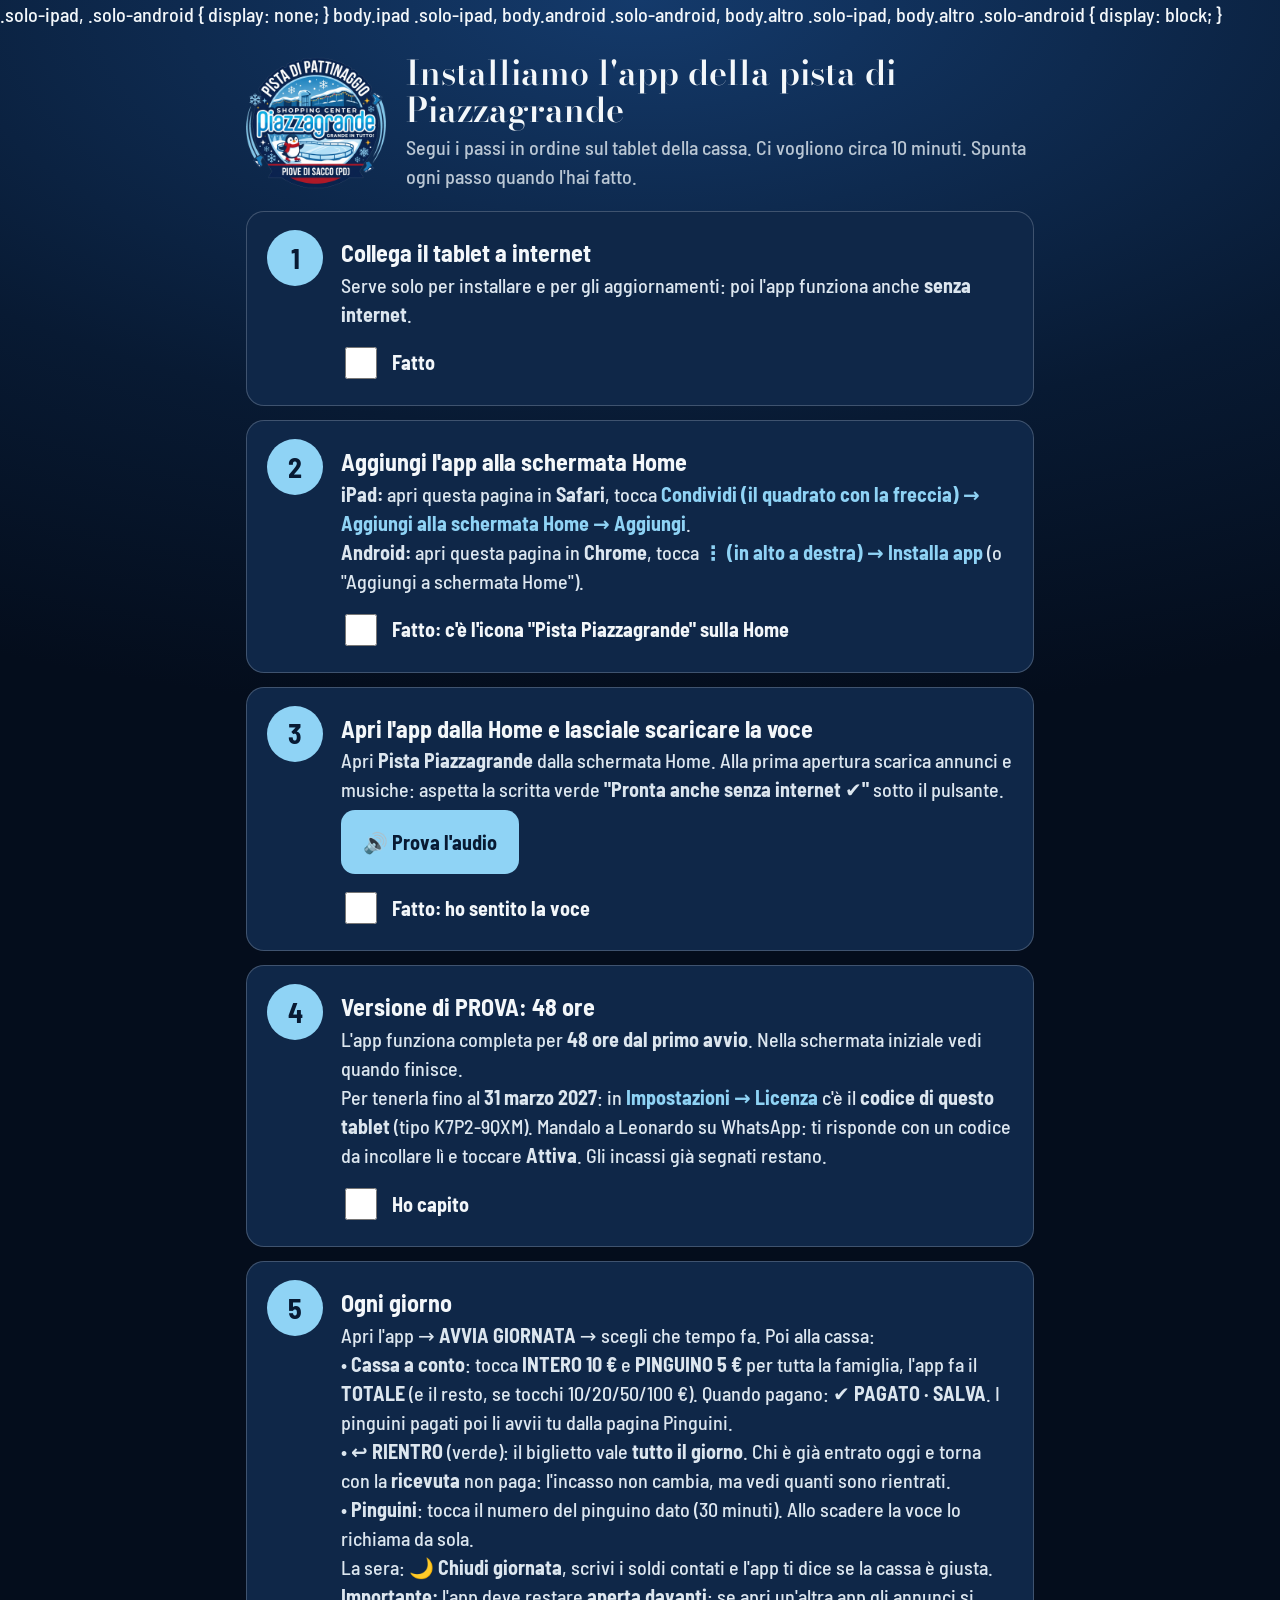
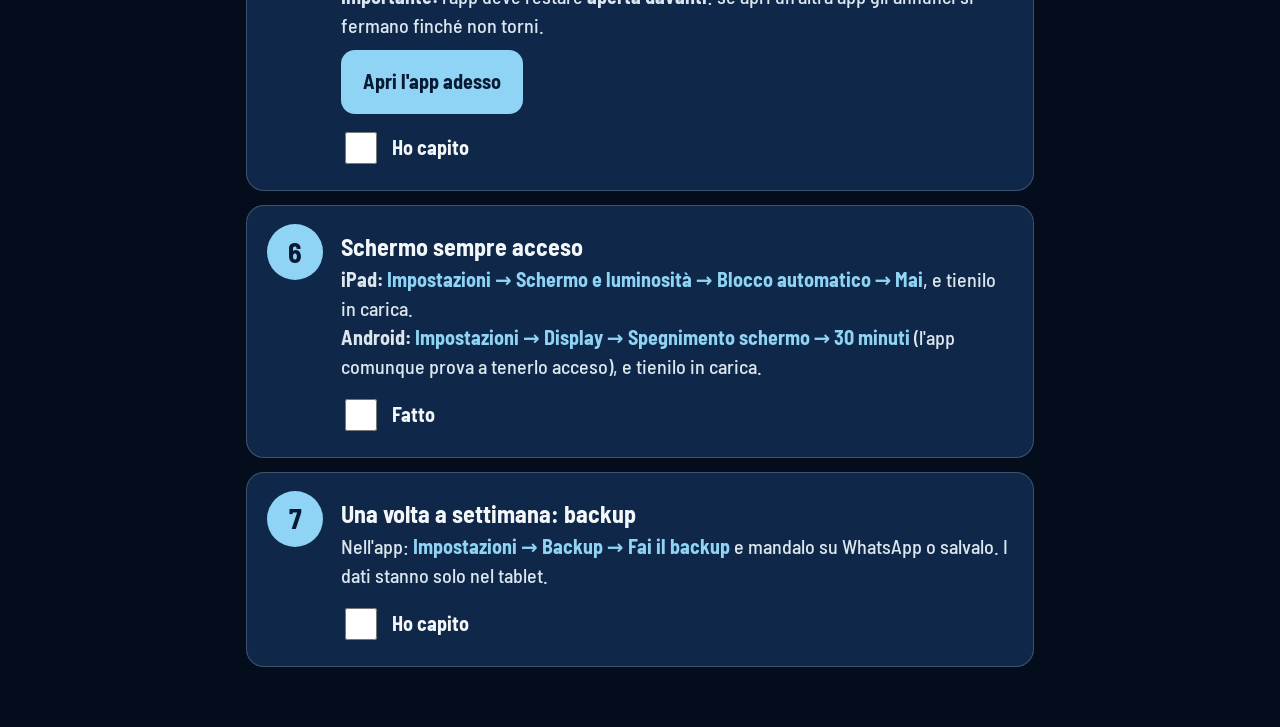
==== installa.html @ 70065568 "Versione pubblica (20261117-204543)" ====
<!doctype html>
<html lang="it">
<head>
  <meta charset="utf-8">
  <meta name="viewport" content="width=device-width, initial-scale=1, viewport-fit=cover">
  <meta name="theme-color" content="#081A33">
  <title>Installa – Pista di Pattinaggio Piazzagrande</title>
  <link rel="manifest" href="manifest.json">
  <link rel="icon" href="icone/icona-192.png">
  <link rel="apple-touch-icon" href="icone/icona-180.png">
  <meta name="apple-mobile-web-app-capable" content="yes">
  <meta name="apple-mobile-web-app-title" content="Pista Piazzagrande">
  <meta name="apple-mobile-web-app-status-bar-style" content="black-translucent">
  <style>
    @font-face { font-family: 'Bodoni'; src: url('font/BodoniModa.ttf') format('truetype'); font-weight: 400 900; }
    @font-face { font-family: 'Barlow'; src: url('font/BarlowSemiCondensed-Medium.ttf') format('truetype'); font-weight: 500; }
    @font-face { font-family: 'Barlow'; src: url('font/BarlowSemiCondensed-Bold.ttf') format('truetype'); font-weight: 700; }
    :root { --notte: #081A33; --lastra: #0F2748; --filo: rgba(185,198,211,.28); --argento: #B9C6D3; --neve: #F3F7FA; --ghiaccio: #8FD3F5; --rosso: #C4132F; --verde: #4FD1A5; --giallo: #F2C14E; }
    * { box-sizing: border-box; }
    html { background: #040D1C; }
    body { margin: 0; background: radial-gradient(120% 80% at 50% 0%, #143a6b, var(--notte) 60%, #040D1C) fixed; color: var(--neve); font: 500 20px/1.45 'Barlow', system-ui, sans-serif; }
    main { max-width: 820px; margin: 0 auto; padding: 24px 16px 60px; }
    header { display: flex; align-items: center; gap: 20px; margin-bottom: 18px; }
    header img { width: 140px; height: 140px; }
    h1 { font-family: 'Bodoni', serif; font-weight: 600; font-size: 34px; margin: 0; line-height: 1.1; }
    header p { margin: 4px 0 0; color: var(--argento); }
    .passo { position: relative; background: var(--lastra); border: 1px solid var(--filo); border-radius: 18px; padding: 18px 20px 18px 94px; margin-top: 14px; }
    .passo > * + * { margin-top: 6px; }
    .passo.fatto { border-color: var(--verde); opacity: .75; }
    .n { position: absolute; left: 20px; top: 18px; width: 56px; height: 56px; border-radius: 50%; background: var(--ghiaccio); color: var(--notte); font-weight: 700; font-size: 28px; display: flex; align-items: center; justify-content: center; }
    .passo.fatto .n { background: var(--verde); }
    h2 { margin: 0; font-size: 24px; }
    .passo p { margin: 0; color: #dce6ef; }
    .percorso { font-weight: 700; color: var(--ghiaccio); }
    button, .btn { font: inherit; font-weight: 700; border: 0; border-radius: 14px; min-height: 64px; padding: 0 22px; background: var(--ghiaccio); color: var(--notte); margin-top: 10px; cursor: pointer; text-decoration: none; display: inline-flex; align-items: center; }
    button.secondario { background: #1d4a80; color: var(--neve); }
    label.ok { display: flex; align-items: center; gap: 12px; margin-top: 10px; font-weight: 700; min-height: 48px; }
    label.ok input { width: 32px; height: 32px; accent-color: var(--verde); }
    .avviso { background: rgba(242,193,78,.12); border: 1px solid var(--giallo); border-radius: 14px; padding: 12px 16px; margin-top: 14px; }
    .barra { height: 14px; border-radius: 7px; background: #1b2f4f; overflow: hidden; margin-top: 10px; }
    .barra div { height: 100%; width: 0; background: var(--verde); transition: width .3s; }
    small { color: var(--argento); }
    .icona-cond svg { width: 26px; height: 26px; vertical-align: -5px; fill: none; stroke: var(--ghiaccio); stroke-width: 2.2; stroke-linecap: round; stroke-linejoin: round; }
  </style>
</head>
<body>
    .solo-ipad, .solo-android { display: none; }
    body.ipad .solo-ipad, body.android .solo-android, body.altro .solo-ipad, body.altro .solo-android { display: block; }
  </style>
</head>
<body class="altro">
<main>
  <header>
    <img src="logo/logo.png" alt="">
    <div>
      <h1>Installiamo l'app della pista di Piazzagrande</h1>
      <p>Segui i passi in ordine sul tablet della cassa. Ci vogliono circa 10 minuti. Spunta ogni passo quando l'hai fatto.</p>
    </div>
  </header>

  <div id="gia-app" class="avviso" hidden style="border-color: var(--verde); background: rgba(79,209,165,.12)">
    Stai già guardando questa pagina dentro l'app installata: i passi 1–2 sono fatti.
  </div>

  <section class="passo" data-passo="1">
    <span class="n">1</span>
    <h2>Collega il tablet a internet</h2>
    <p>Serve solo per installare e per gli aggiornamenti: poi l'app funziona anche <b>senza internet</b>.</p>
    <label class="ok"><input type="checkbox"> Fatto</label>
  </section>

  <section class="passo" data-passo="2">
    <span class="n">2</span>
    <h2>Aggiungi l'app alla schermata Home</h2>
    <p class="solo-ipad"><b>iPad:</b> apri questa pagina in <b>Safari</b>, tocca <span class="percorso">Condividi (il quadrato con la freccia) → Aggiungi alla schermata Home → Aggiungi</span>.</p>
    <p class="solo-android"><b>Android:</b> apri questa pagina in <b>Chrome</b>, tocca <span class="percorso">⋮ (in alto a destra) → Installa app</span> (o "Aggiungi a schermata Home").</p>
    <label class="ok"><input type="checkbox"> Fatto: c'è l'icona "Pista Piazzagrande" sulla Home</label>
  </section>

  <section class="passo" data-passo="3">
    <span class="n">3</span>
    <h2>Apri l'app dalla Home e lasciale scaricare la voce</h2>
    <p>Apri <b>Pista Piazzagrande</b> dalla schermata Home. Alla prima apertura scarica annunci e musiche: aspetta la scritta verde <b>"Pronta anche senza internet ✔"</b> sotto il pulsante.</p>
    <button type="button" id="btn-prova">🔊 Prova l'audio</button>
    <label class="ok"><input type="checkbox"> Fatto: ho sentito la voce</label>
  </section>

  <section class="passo" data-passo="4">
    <span class="n">4</span>
    <h2>Versione di PROVA: 48 ore</h2>
    <p>L'app funziona completa per <b>48 ore dal primo avvio</b>. Nella schermata iniziale vedi quando finisce.</p>
    <p>Per tenerla fino al <b>31 marzo 2027</b>: in <span class="percorso">Impostazioni → Licenza</span> c'è il <b>codice di questo tablet</b> (tipo K7P2-9QXM). Mandalo a Leonardo su WhatsApp: ti risponde con un codice da incollare lì e toccare <b>Attiva</b>. Gli incassi già segnati restano.</p>
    <label class="ok"><input type="checkbox"> Ho capito</label>
  </section>

  <section class="passo" data-passo="5">
    <span class="n">5</span>
    <h2>Ogni giorno</h2>
    <p>Apri l'app → <b>AVVIA GIORNATA</b> → scegli che tempo fa. Poi alla cassa:</p>
    <p>• <b>Cassa a conto</b>: tocca <b>INTERO 10 €</b> e <b>PINGUINO 5 €</b> per tutta la famiglia, l'app fa il <b>TOTALE</b> (e il resto, se tocchi 10/20/50/100 €). Quando pagano: <b>✔ PAGATO · SALVA</b>. I pinguini pagati poi li avvii tu dalla pagina Pinguini.<br>
       • <b>↩ RIENTRO</b> (verde): il biglietto vale <b>tutto il giorno</b>. Chi è già entrato oggi e torna con la <b>ricevuta</b> non paga: l'incasso non cambia, ma vedi quanti sono rientrati.<br>
       • <b>Pinguini</b>: tocca il numero del pinguino dato (30 minuti). Allo scadere la voce lo richiama da sola.</p>
    <p>La sera: <b>🌙 Chiudi giornata</b>, scrivi i soldi contati e l'app ti dice se la cassa è giusta.</p>
    <p><b>Importante:</b> l'app deve restare <b>aperta davanti</b>: se apri un'altra app gli annunci si fermano finché non torni.</p>
    <a class="btn" href="./">Apri l'app adesso</a>
    <label class="ok"><input type="checkbox"> Ho capito</label>
  </section>

  <section class="passo" data-passo="6">
    <span class="n">6</span>
    <h2>Schermo sempre acceso</h2>
    <p class="solo-ipad"><b>iPad:</b> <span class="percorso">Impostazioni → Schermo e luminosità → Blocco automatico → Mai</span>, e tienilo in carica.</p>
    <p class="solo-android"><b>Android:</b> <span class="percorso">Impostazioni → Display → Spegnimento schermo → 30 minuti</span> (l'app comunque prova a tenerlo acceso), e tienilo in carica.</p>
    <label class="ok"><input type="checkbox"> Fatto</label>
  </section>

  <section class="passo" data-passo="7">
    <span class="n">7</span>
    <h2>Una volta a settimana: backup</h2>
    <p>Nell'app: <span class="percorso">Impostazioni → Backup → Fai il backup</span> e mandalo su WhatsApp o salvalo. I dati stanno solo nel tablet.</p>
    <label class="ok"><input type="checkbox"> Ho capito</label>
  </section>

  <p id="finito" class="avviso" hidden style="border-color: var(--verde); background: rgba(79,209,165,.12)"><b>Tutto pronto! Buona stagione sul ghiaccio ⛸️</b></p>
</main>

<script>const CH="piove_installa_passi";let fatti={};try{fatti=JSON.parse(localStorage.getItem(CH)||"{}")}catch{fatti={}}document.querySelectorAll(".passo").forEach(e=>{const t=e.querySelector("input"),a=e.dataset.passo;t.checked=!!fatti[a],e.classList.toggle("fatto",t.checked),t.addEventListener("change",()=>{fatti[a]=t.checked;try{localStorage.setItem(CH,JSON.stringify(fatti))}catch{}e.classList.toggle("fatto",t.checked),document.getElementById("finito").hidden=document.querySelectorAll(".passo input:not(:checked)").length>0})}),document.getElementById("finito").hidden=document.querySelectorAll(".passo input:not(:checked)").length>0;const ua=navigator.userAgent,ios=/iPad|iPhone|iPod/.test(ua)||navigator.platform==="MacIntel"&&navigator.maxTouchPoints>1;document.body.className=ios?"ipad":/Android/.test(ua)?"android":"altro",(navigator.standalone||matchMedia("(display-mode: standalone)").matches)&&(document.getElementById("gia-app").hidden=!1),document.getElementById("btn-prova").addEventListener("click",()=>{const e=new Audio("audio/ta_da.mp3");e.onended=()=>{new Audio("audio/benvenuto.mp3").play().catch(()=>{})},e.play().catch(()=>{})});
</script>
</body>
</html>
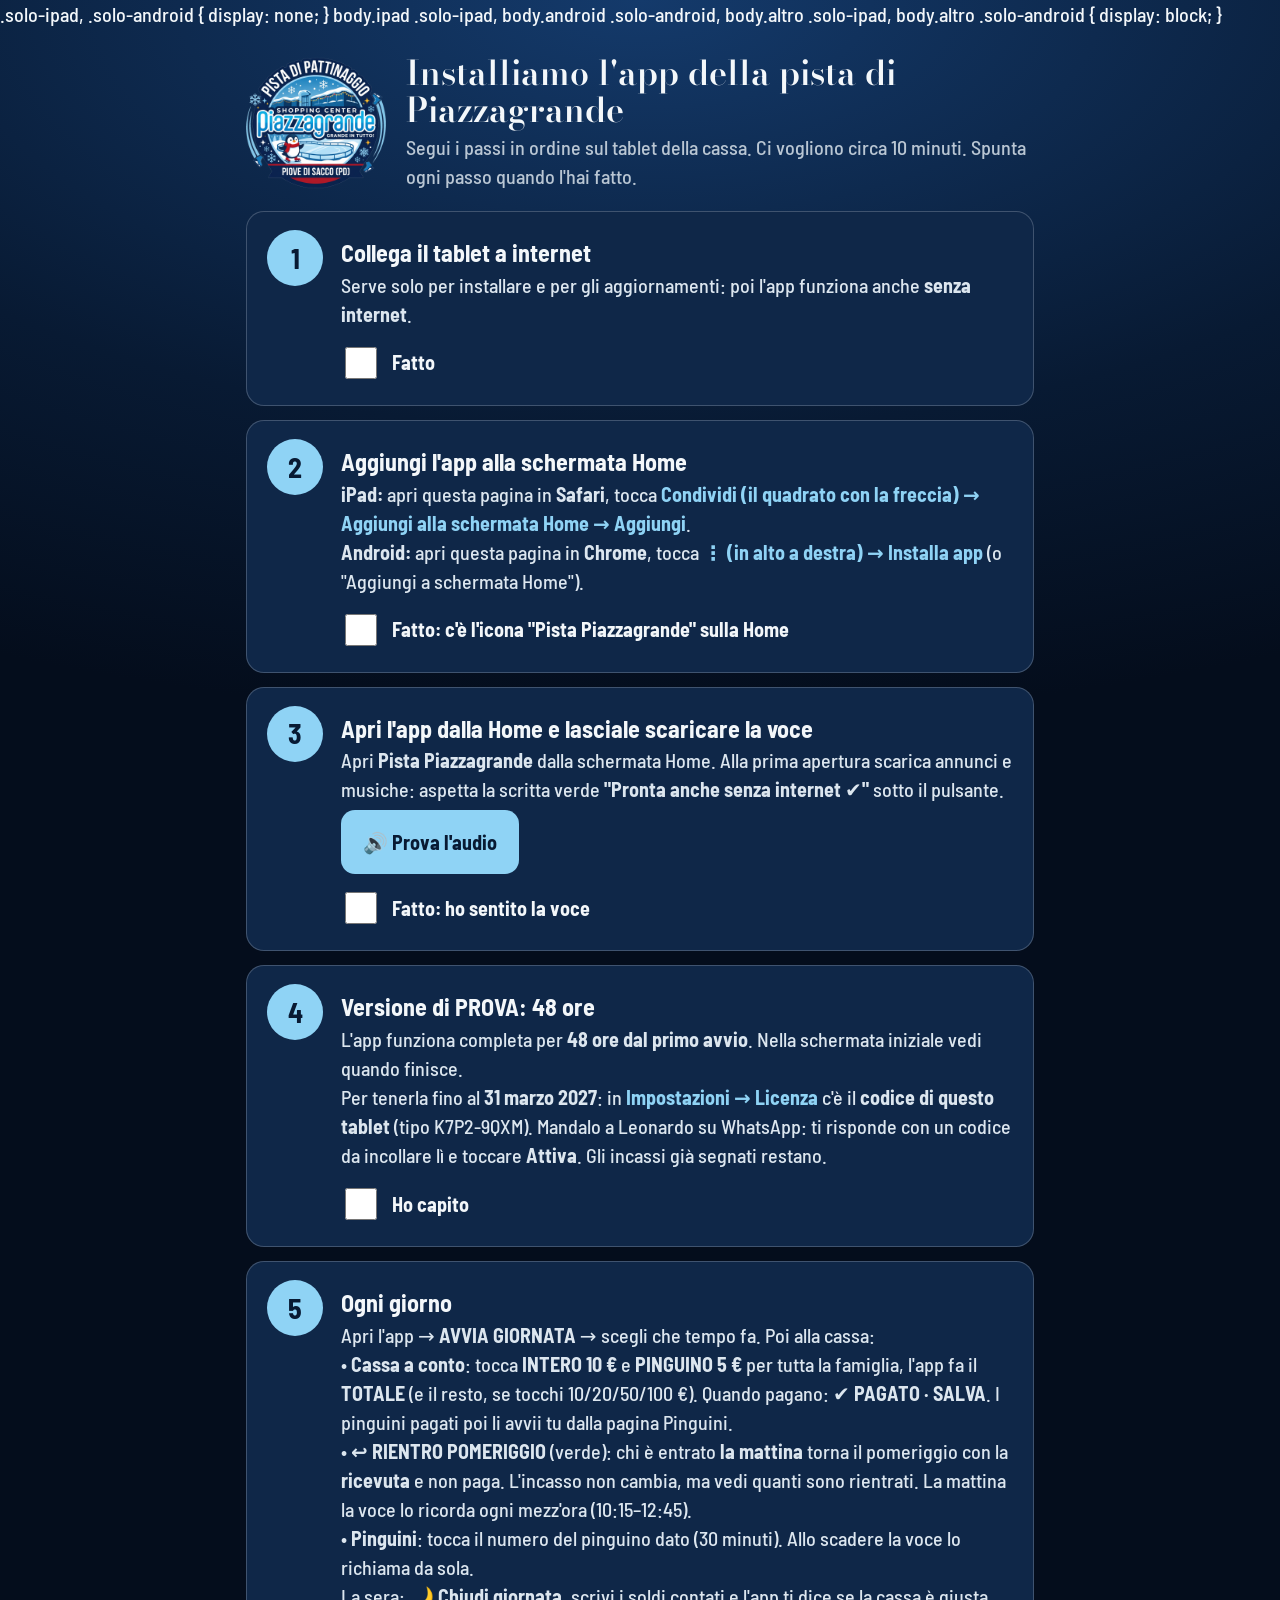
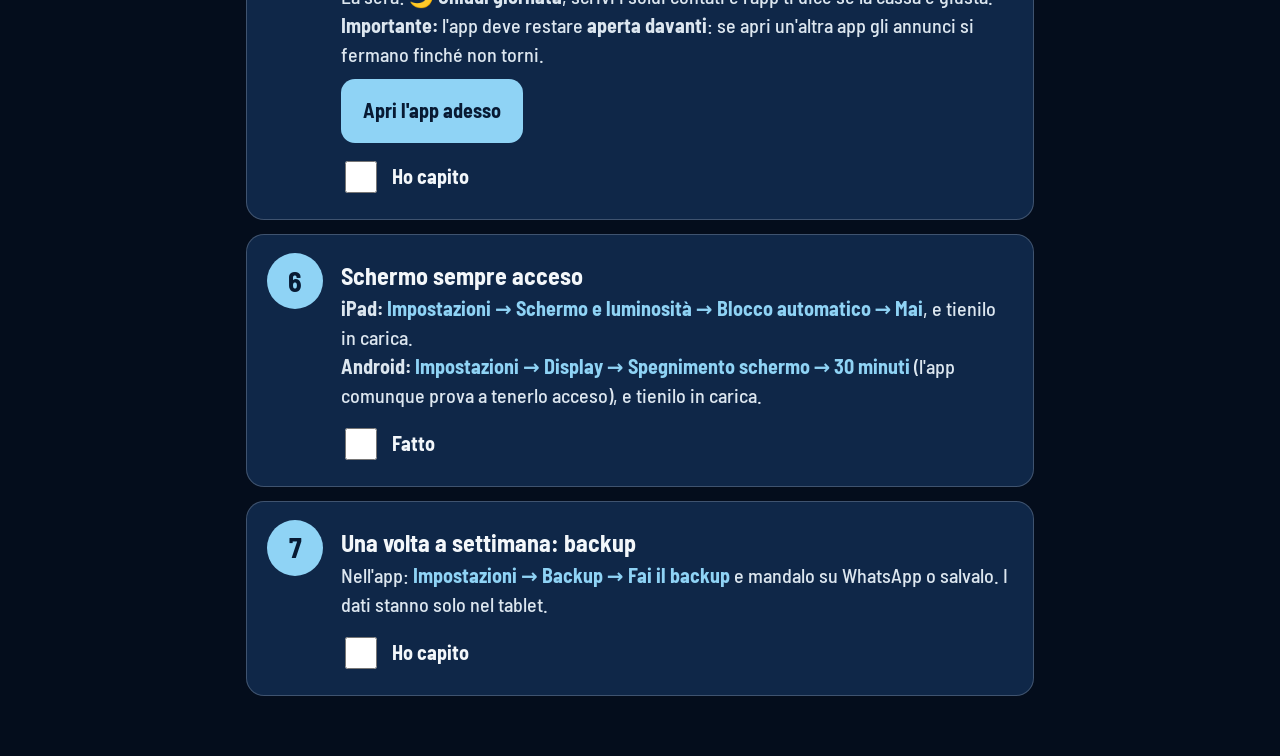
==== commit 25b0c425: "Versione 20261117-211049" ====
--- a/installa.html
+++ b/installa.html
@@ -98,7 +98,7 @@
     <h2>Ogni giorno</h2>
     <p>Apri l'app → <b>AVVIA GIORNATA</b> → scegli che tempo fa. Poi alla cassa:</p>
     <p>• <b>Cassa a conto</b>: tocca <b>INTERO 10 €</b> e <b>PINGUINO 5 €</b> per tutta la famiglia, l'app fa il <b>TOTALE</b> (e il resto, se tocchi 10/20/50/100 €). Quando pagano: <b>✔ PAGATO · SALVA</b>. I pinguini pagati poi li avvii tu dalla pagina Pinguini.<br>
-       • <b>↩ RIENTRO</b> (verde): il biglietto vale <b>tutto il giorno</b>. Chi è già entrato oggi e torna con la <b>ricevuta</b> non paga: l'incasso non cambia, ma vedi quanti sono rientrati.<br>
+       • <b>↩ RIENTRO POMERIGGIO</b> (verde): chi è entrato <b>la mattina</b> torna il pomeriggio con la <b>ricevuta</b> e non paga. L'incasso non cambia, ma vedi quanti sono rientrati. La mattina la voce lo ricorda ogni mezz'ora (10:15–12:45).<br>
        • <b>Pinguini</b>: tocca il numero del pinguino dato (30 minuti). Allo scadere la voce lo richiama da sola.</p>
     <p>La sera: <b>🌙 Chiudi giornata</b>, scrivi i soldi contati e l'app ti dice se la cassa è giusta.</p>
     <p><b>Importante:</b> l'app deve restare <b>aperta davanti</b>: se apri un'altra app gli annunci si fermano finché non torni.</p>
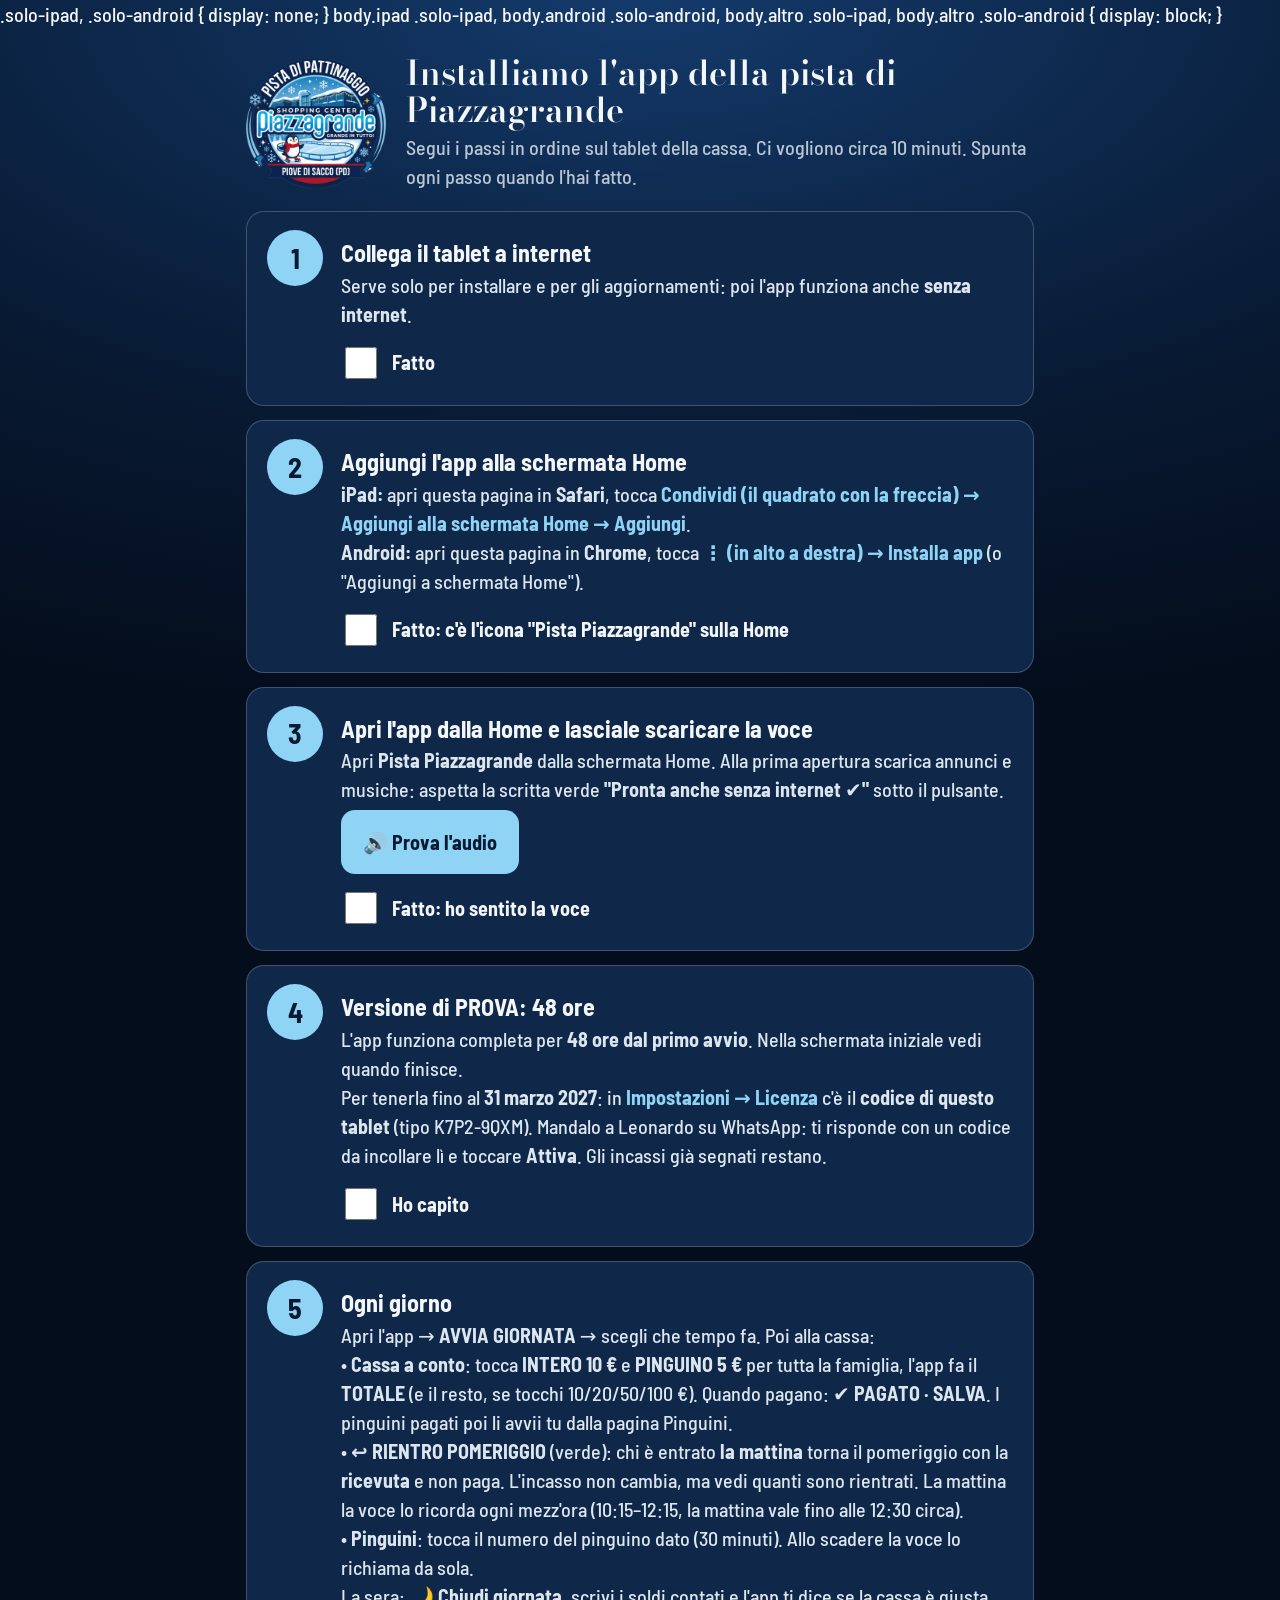
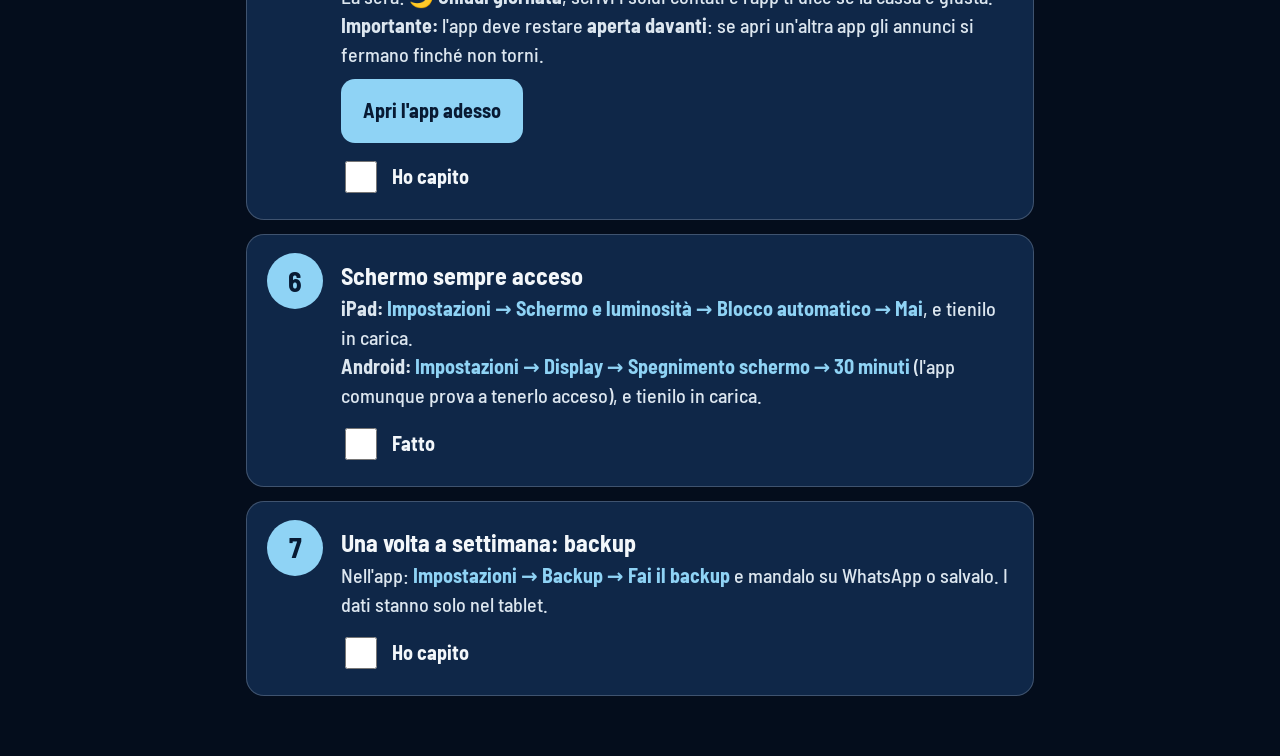
==== commit 0b1d3d16: "Versione 20261117-211331" ====
--- a/installa.html
+++ b/installa.html
@@ -98,7 +98,7 @@
     <h2>Ogni giorno</h2>
     <p>Apri l'app → <b>AVVIA GIORNATA</b> → scegli che tempo fa. Poi alla cassa:</p>
     <p>• <b>Cassa a conto</b>: tocca <b>INTERO 10 €</b> e <b>PINGUINO 5 €</b> per tutta la famiglia, l'app fa il <b>TOTALE</b> (e il resto, se tocchi 10/20/50/100 €). Quando pagano: <b>✔ PAGATO · SALVA</b>. I pinguini pagati poi li avvii tu dalla pagina Pinguini.<br>
-       • <b>↩ RIENTRO POMERIGGIO</b> (verde): chi è entrato <b>la mattina</b> torna il pomeriggio con la <b>ricevuta</b> e non paga. L'incasso non cambia, ma vedi quanti sono rientrati. La mattina la voce lo ricorda ogni mezz'ora (10:15–12:45).<br>
+       • <b>↩ RIENTRO POMERIGGIO</b> (verde): chi è entrato <b>la mattina</b> torna il pomeriggio con la <b>ricevuta</b> e non paga. L'incasso non cambia, ma vedi quanti sono rientrati. La mattina la voce lo ricorda ogni mezz'ora (10:15–12:15, la mattina vale fino alle 12:30 circa).<br>
        • <b>Pinguini</b>: tocca il numero del pinguino dato (30 minuti). Allo scadere la voce lo richiama da sola.</p>
     <p>La sera: <b>🌙 Chiudi giornata</b>, scrivi i soldi contati e l'app ti dice se la cassa è giusta.</p>
     <p><b>Importante:</b> l'app deve restare <b>aperta davanti</b>: se apri un'altra app gli annunci si fermano finché non torni.</p>
